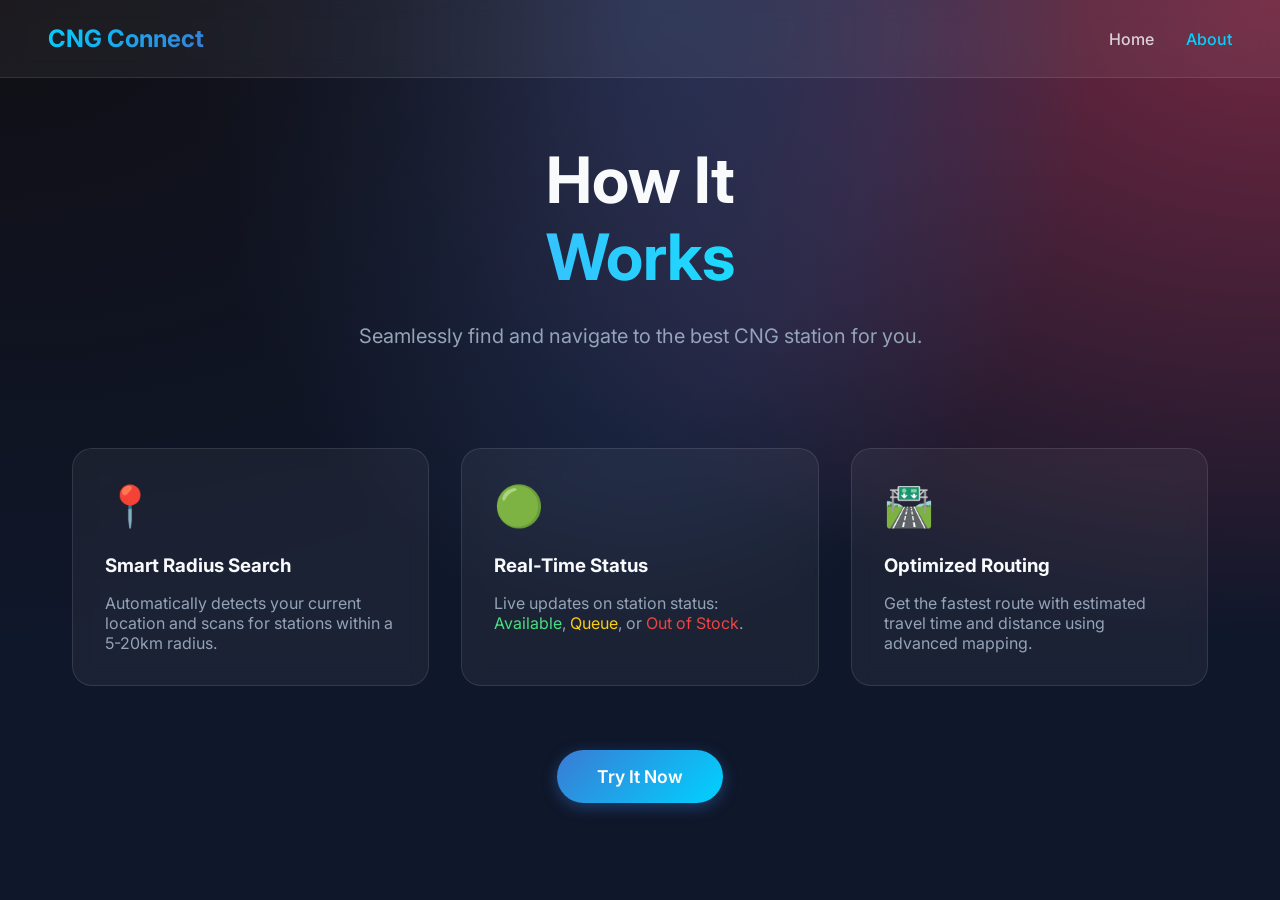
==== src/main/resources/static/how-it-works.html @ a425cfa7 "Feat: Add new landing page and frontend flow" ====
<!DOCTYPE html>
<html lang="en">

<head>
    <meta charset="UTF-8">
    <meta name="viewport" content="width=device-width, initial-scale=1.0">
    <title>How It Works - CNG Connect</title>
    <link rel="stylesheet" href="style.css">
    <link href="https://fonts.googleapis.com/css2?family=Inter:wght@400;600;700&display=swap" rel="stylesheet">
</head>

<body>
    <nav class="navbar">
        <a href="index.html" class="logo">CNG Connect</a>
        <div class="nav-links">
            <a href="index.html" class="nav-link">Home</a>
            <a href="how-it-works.html" class="nav-link" style="color: var(--primary-color); opacity: 1;">About</a>
        </div>
    </nav>

    <div class="container" style="justify-content: flex-start; padding-top: 0;">
        <div class="hero-content" style="margin-top: 4rem;">
            <h1>How It <span>Works</span></h1>
            <p class="subtitle" style="margin-bottom: 2rem;">Seamlessly find and navigate to the best CNG station for
                you.</p>
        </div>

        <div class="features-grid">
            <div class="feature-card">
                <div class="feature-icon">📍</div>
                <h3>Smart Radius Search</h3>
                <p style="color: #94a3b8; margin-top: 1rem;">Automatically detects your current location and scans for
                    stations within a 5-20km radius.</p>
            </div>

            <div class="feature-card">
                <div class="feature-icon">🟢</div>
                <h3>Real-Time Status</h3>
                <p style="color: #94a3b8; margin-top: 1rem;">Live updates on station status: <span
                        style="color: #4ade80">Available</span>, <span style="color: #facc15">Queue</span>, or <span
                        style="color: #ef4444">Out of Stock</span>.</p>
            </div>

            <div class="feature-card">
                <div class="feature-icon">🛣️</div>
                <h3>Optimized Routing</h3>
                <p style="color: #94a3b8; margin-top: 1rem;">Get the fastest route with estimated travel time and
                    distance using advanced mapping.</p>
            </div>
        </div>

        <div class="btn-group" style="margin-bottom: 4rem;">
            <a href="map.html" class="btn btn-primary">Try It Now</a>
        </div>
    </div>
</body>

</html>
---- src/main/resources/static/style.css ----
:root {
  --primary-color: #00d2ff;
  --secondary-color: #3a7bd5;
  --bg-dark: #0f172a;
  --text-light: #f8fafc;
  --glass-bg: rgba(255, 255, 255, 0.05);
  --glass-border: rgba(255, 255, 255, 0.1);
  --blur: 10px;
}

* {
  box-sizing: border-box;
  margin: 0;
  padding: 0;
  font-family: 'Inter', system-ui, -apple-system, sans-serif;
}

body {
  background: var(--bg-dark);
  background-image: 
    radial-gradient(at 0% 0%, hsla(253,16%,7%,1) 0, transparent 50%), 
    radial-gradient(at 50% 0%, hsla(225,39%,30%,1) 0, transparent 50%), 
    radial-gradient(at 100% 0%, hsla(339,49%,30%,1) 0, transparent 50%);
  color: var(--text-light);
  min-height: 100vh;
  display: flex;
  flex-direction: column;
  overflow-x: hidden;
}

/* Navbar */
.navbar {
  display: flex;
  justify-content: space-between;
  align-items: center;
  padding: 1.5rem 3rem;
  backdrop-filter: blur(var(--blur));
  background: var(--glass-bg);
  border-bottom: 1px solid var(--glass-border);
  position: sticky;
  top: 0;
  z-index: 1000;
}

.logo {
  font-size: 1.5rem;
  font-weight: 700;
  background: linear-gradient(135deg, var(--primary-color), var(--secondary-color));
  -webkit-background-clip: text;
  -webkit-text-fill-color: transparent;
  cursor: pointer;
  text-decoration: none;
}

.nav-links {
  display: flex;
  gap: 2rem;
}

.nav-link {
  color: var(--text-light);
  text-decoration: none;
  font-weight: 500;
  opacity: 0.8;
  transition: opacity 0.3s ease;
}

.nav-link:hover {
  opacity: 1;
  color: var(--primary-color);
}

/* Main Content */
.container {
  flex: 1;
  display: flex;
  flex-direction: column;
  justify-content: center;
  align-items: center;
  text-align: center;
  padding: 2rem;
}

.hero-content {
  max-width: 800px;
  animation: fadeIn 1s ease-out;
}

h1 {
  font-size: 4rem;
  margin-bottom: 1.5rem;
  line-height: 1.2;
}

h1 span {
  display: block;
  background: linear-gradient(to right, #4facfe 0%, #00f2fe 100%);
  -webkit-background-clip: text;
  -webkit-text-fill-color: transparent;
}

.subtitle {
  font-size: 1.25rem;
  color: #94a3b8;
  margin-bottom: 3rem;
  line-height: 1.6;
}

/* Buttons */
.btn-group {
  display: flex;
  gap: 1.5rem;
  justify-content: center;
  flex-wrap: wrap;
}

.btn {
  padding: 1rem 2.5rem;
  border-radius: 50px;
  font-weight: 600;
  text-decoration: none;
  transition: all 0.3s ease;
  font-size: 1.1rem;
  cursor: pointer;
}

.btn-primary {
  background: linear-gradient(135deg, var(--secondary-color), var(--primary-color));
  color: white;
  box-shadow: 0 4px 15px rgba(58, 123, 213, 0.4);
}

.btn-primary:hover {
  transform: translateY(-3px);
  box-shadow: 0 8px 25px rgba(58, 123, 213, 0.6);
}

.btn-secondary {
  background: var(--glass-bg);
  border: 1px solid var(--glass-border);
  color: var(--text-light);
  backdrop-filter: blur(5px);
}

.btn-secondary:hover {
  background: rgba(255, 255, 255, 0.1);
  transform: translateY(-3px);
}

/* Features Section (for How It Works) */
.features-grid {
  display: grid;
  grid-template-columns: repeat(auto-fit, minmax(300px, 1fr));
  gap: 2rem;
  padding: 4rem 2rem;
  max-width: 1200px;
  width: 100%;
}

.feature-card {
  background: var(--glass-bg);
  border: 1px solid var(--glass-border);
  padding: 2rem;
  border-radius: 20px;
  backdrop-filter: blur(var(--blur));
  transition: transform 0.3s ease;
  text-align: left;
}

.feature-card:hover {
  transform: translateY(-10px);
  border-color: var(--primary-color);
}

.feature-icon {
  font-size: 2.5rem;
  margin-bottom: 1.5rem;
  color: var(--primary-color);
}

/* Utilities */
.hidden {
  display: none;
}

@keyframes fadeIn {
  from { opacity: 0; transform: translateY(20px); }
  to { opacity: 1; transform: translateY(0); }
}

/* Responsive */
@media (max-width: 768px) {
  h1 { font-size: 2.5rem; }
  .navbar { padding: 1rem; }
  .btn-group { flex-direction: column; width: 100%; }
  .btn { width: 100%; }
}
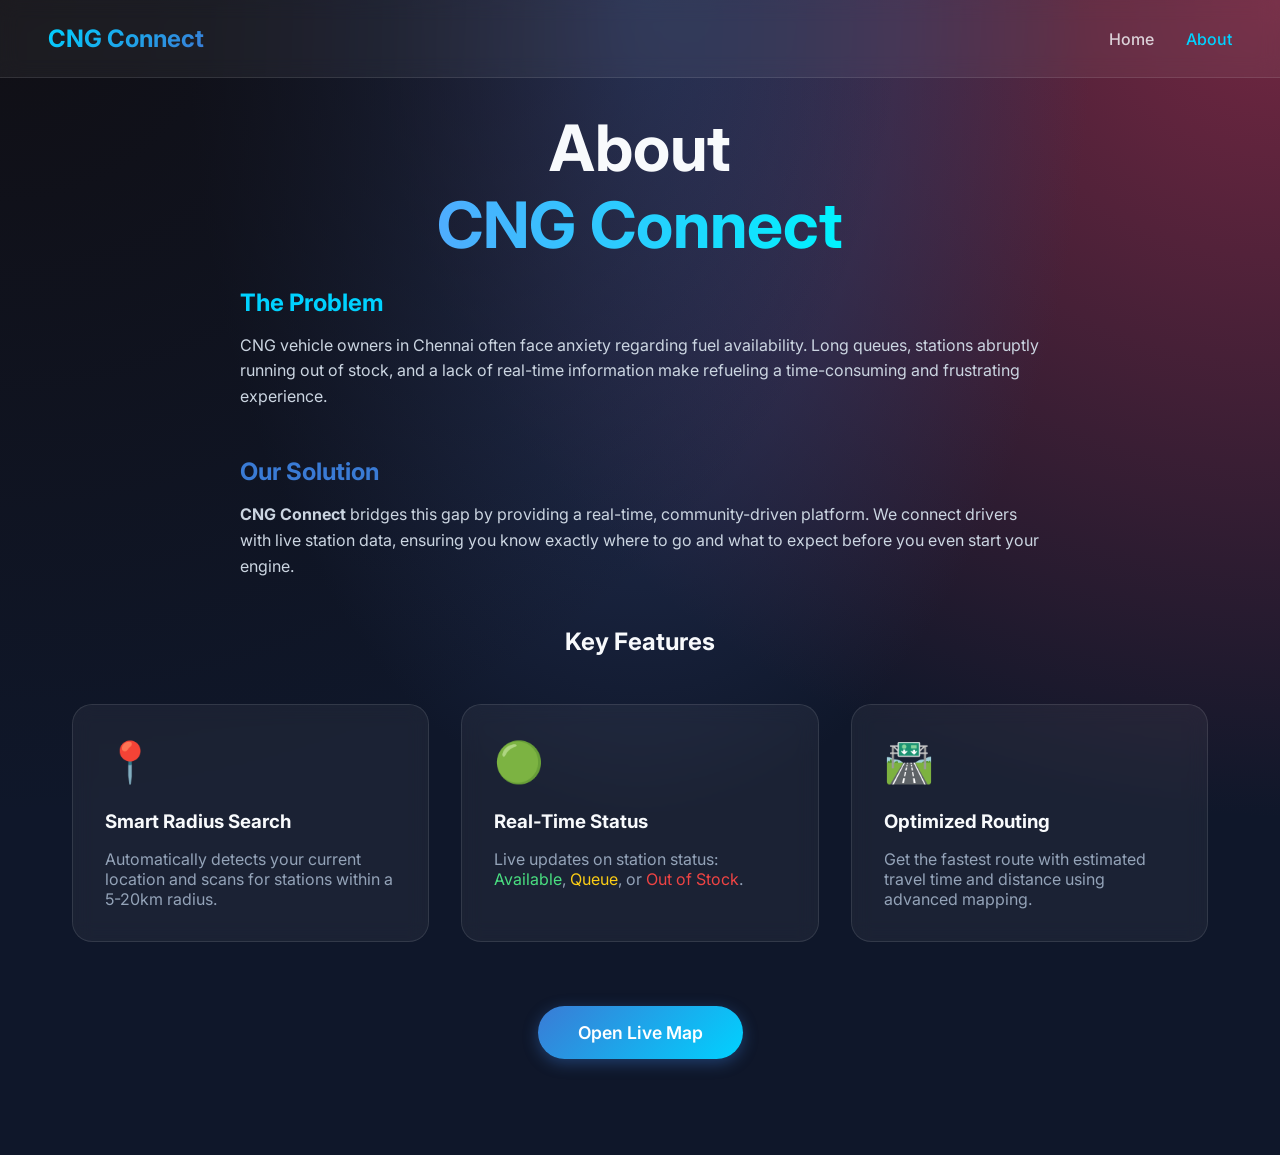
==== commit b4ae570c: "Update frontend files: landing page, login, and map views" ====
--- a/src/main/resources/static/how-it-works.html
+++ b/src/main/resources/static/how-it-works.html
@@ -4,7 +4,7 @@
 <head>
     <meta charset="UTF-8">
     <meta name="viewport" content="width=device-width, initial-scale=1.0">
-    <title>How It Works - CNG Connect</title>
+    <title>About - CNG Connect</title>
     <link rel="stylesheet" href="style.css">
     <link href="https://fonts.googleapis.com/css2?family=Inter:wght@400;600;700&display=swap" rel="stylesheet">
 </head>
@@ -19,13 +19,33 @@
     </nav>
 
     <div class="container" style="justify-content: flex-start; padding-top: 0;">
-        <div class="hero-content" style="margin-top: 4rem;">
-            <h1>How It <span>Works</span></h1>
-            <p class="subtitle" style="margin-bottom: 2rem;">Seamlessly find and navigate to the best CNG station for
-                you.</p>
+        <div class="hero-content" style="margin-top: 2rem;">
+            <h1>About <span>CNG Connect</span></h1>
         </div>
 
-        <div class="features-grid">
+        <!-- Problem Section -->
+        <div style="max-width: 800px; text-align: left; margin-bottom: 3rem;">
+            <h2 style="color: var(--primary-color); margin-bottom: 1rem;">The Problem</h2>
+            <p style="color: #cbd5e1; line-height: 1.6;">
+                CNG vehicle owners in Chennai often face anxiety regarding fuel availability.
+                Long queues, stations abruptly running out of stock, and a lack of real-time information
+                make refueling a time-consuming and frustrating experience.
+            </p>
+        </div>
+
+        <!-- Solution Section -->
+        <div style="max-width: 800px; text-align: left; margin-bottom: 3rem;">
+            <h2 style="color: var(--secondary-color); margin-bottom: 1rem;">Our Solution</h2>
+            <p style="color: #cbd5e1; line-height: 1.6;">
+                <strong>CNG Connect</strong> bridges this gap by providing a real-time, community-driven platform.
+                We connect drivers with live station data, ensuring you know exactly where to go
+                and what to expect before you even start your engine.
+            </p>
+        </div>
+
+        <h2 style="margin-bottom: 2rem;">Key Features</h2>
+
+        <div class="features-grid" style="padding-top: 1rem;">
             <div class="feature-card">
                 <div class="feature-icon">📍</div>
                 <h3>Smart Radius Search</h3>
@@ -50,7 +70,7 @@
         </div>
 
         <div class="btn-group" style="margin-bottom: 4rem;">
-            <a href="map.html" class="btn btn-primary">Try It Now</a>
+            <a href="login.html" class="btn btn-primary">Open Live Map</a>
         </div>
     </div>
 </body>
--- a/src/main/resources/static/style.css
+++ b/src/main/resources/static/style.css
@@ -17,10 +17,10 @@
 
 body {
   background: var(--bg-dark);
-  background-image: 
-    radial-gradient(at 0% 0%, hsla(253,16%,7%,1) 0, transparent 50%), 
-    radial-gradient(at 50% 0%, hsla(225,39%,30%,1) 0, transparent 50%), 
-    radial-gradient(at 100% 0%, hsla(339,49%,30%,1) 0, transparent 50%);
+  background-image:
+    radial-gradient(at 0% 0%, hsla(253, 16%, 7%, 1) 0, transparent 50%),
+    radial-gradient(at 50% 0%, hsla(225, 39%, 30%, 1) 0, transparent 50%),
+    radial-gradient(at 100% 0%, hsla(339, 49%, 30%, 1) 0, transparent 50%);
   color: var(--text-light);
   min-height: 100vh;
   display: flex;
@@ -46,6 +46,7 @@
   font-size: 1.5rem;
   font-weight: 700;
   background: linear-gradient(135deg, var(--primary-color), var(--secondary-color));
+  background-clip: text;
   -webkit-background-clip: text;
   -webkit-text-fill-color: transparent;
   cursor: pointer;
@@ -95,6 +96,7 @@
 h1 span {
   display: block;
   background: linear-gradient(to right, #4facfe 0%, #00f2fe 100%);
+  background-clip: text;
   -webkit-background-clip: text;
   -webkit-text-fill-color: transparent;
 }
@@ -184,14 +186,118 @@
 }
 
 @keyframes fadeIn {
-  from { opacity: 0; transform: translateY(20px); }
-  to { opacity: 1; transform: translateY(0); }
+  from {
+    opacity: 0;
+    transform: translateY(20px);
+  }
+
+  to {
+    opacity: 1;
+    transform: translateY(0);
+  }
 }
 
 /* Responsive */
 @media (max-width: 768px) {
-  h1 { font-size: 2.5rem; }
-  .navbar { padding: 1rem; }
-  .btn-group { flex-direction: column; width: 100%; }
-  .btn { width: 100%; }
-}
+  h1 {
+    font-size: 2.5rem;
+  }
+
+  .navbar {
+    padding: 1rem;
+  }
+
+  .btn-group {
+    flex-direction: column;
+    width: 100%;
+  }
+
+  .btn {
+    width: 100%;
+  }
+}
+
+/* Login Page Styles */
+.login-card {
+  background: var(--glass-bg);
+  border: 1px solid var(--glass-border);
+  padding: 3rem;
+  border-radius: 20px;
+  backdrop-filter: blur(var(--blur));
+  max-width: 450px;
+  width: 90%;
+  text-align: center;
+}
+
+.login-card h2 {
+  margin-bottom: 2rem;
+  font-size: 1.8rem;
+}
+
+.access-option {
+  margin-bottom: 1.5rem;
+}
+
+.access-option h3 {
+  font-size: 1.2rem;
+  margin-bottom: 0.5rem;
+  color: var(--primary-color);
+}
+
+.access-option p {
+  color: #94a3b8;
+  margin-bottom: 1rem;
+  font-size: 0.9rem;
+}
+
+.full-width {
+  width: 100%;
+}
+
+.divider {
+  margin: 2rem 0;
+  color: #64748b;
+  position: relative;
+  font-size: 0.9rem;
+}
+
+.divider::before,
+.divider::after {
+  content: "";
+  position: absolute;
+  top: 50%;
+  width: 40%;
+  height: 1px;
+  background: #334155;
+}
+
+.divider::before {
+  left: 0;
+}
+
+.divider::after {
+  right: 0;
+}
+
+.login-form input {
+  width: 100%;
+  padding: 1rem;
+  margin-bottom: 1rem;
+  border-radius: 10px;
+  border: 1px solid var(--glass-border);
+  background: rgba(15, 23, 42, 0.6);
+  color: white;
+  font-size: 1rem;
+}
+
+.login-form input:focus {
+  outline: none;
+  border-color: var(--primary-color);
+}
+
+.error-msg {
+  color: #ef4444;
+  margin-top: 0.5rem;
+  font-size: 0.9rem;
+  display: none;
+}
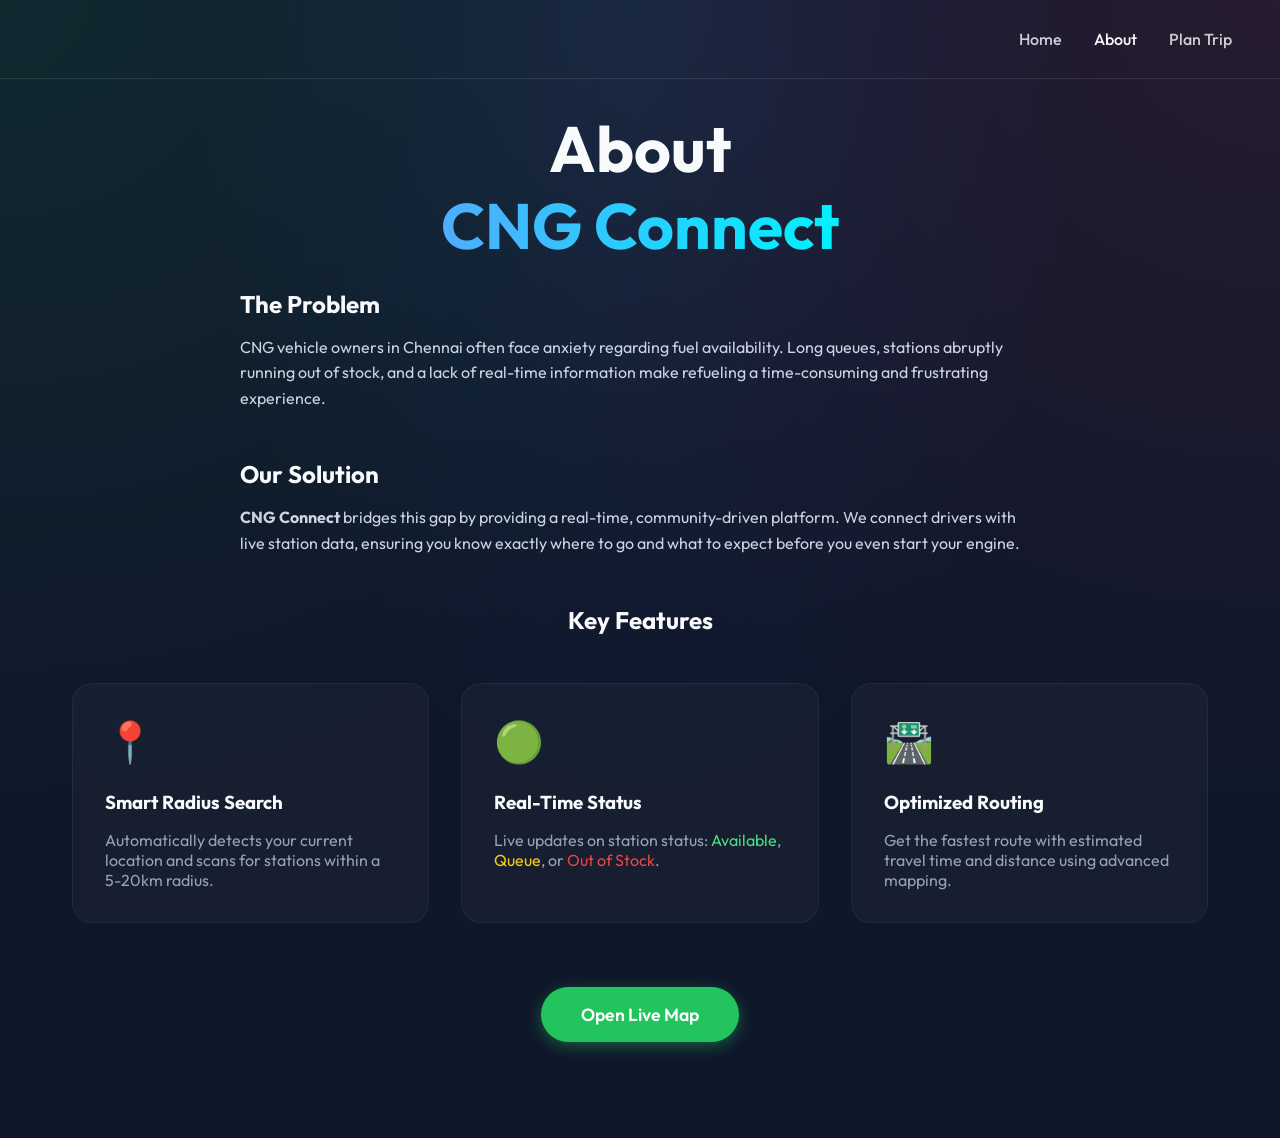
==== commit edcc04f5: "Enhance landing page with multilingual support, admin verification system, and live showcase" ====
--- a/src/main/resources/static/how-it-works.html
+++ b/src/main/resources/static/how-it-works.html
@@ -4,9 +4,8 @@
 <head>
     <meta charset="UTF-8">
     <meta name="viewport" content="width=device-width, initial-scale=1.0">
-    <title>About - CNG Connect</title>
+    <link href="https://fonts.googleapis.com/css2?family=Outfit:wght@300;400;600;700&display=swap" rel="stylesheet">
     <link rel="stylesheet" href="style.css">
-    <link href="https://fonts.googleapis.com/css2?family=Inter:wght@400;600;700&display=swap" rel="stylesheet">
 </head>
 
 <body>
@@ -15,6 +14,7 @@
         <div class="nav-links">
             <a href="index.html" class="nav-link">Home</a>
             <a href="how-it-works.html" class="nav-link" style="color: var(--primary-color); opacity: 1;">About</a>
+            <a href="plan-trip.html" class="nav-link">Plan Trip</a>
         </div>
     </nav>
 
--- a/src/main/resources/static/style.css
+++ b/src/main/resources/static/style.css
@@ -1,27 +1,28 @@
 :root {
-  --primary-color: #00d2ff;
-  --secondary-color: #3a7bd5;
-  --bg-dark: #0f172a;
-  --text-light: #f8fafc;
-  --glass-bg: rgba(255, 255, 255, 0.05);
+  --primary: hsl(142, 71%, 45%);
+  --primary-dark: hsl(142, 71%, 35%);
+  --secondary: hsl(210, 100%, 50%);
+  --dark: #0f172a;
+  --light: #f8fafc;
+  --glass: rgba(255, 255, 255, 0.05);
   --glass-border: rgba(255, 255, 255, 0.1);
-  --blur: 10px;
+  --shadow: 0 20px 25px -5px rgba(0, 0, 0, 0.1), 0 10px 10px -5px rgba(0, 0, 0, 0.04);
 }
 
 * {
   box-sizing: border-box;
   margin: 0;
   padding: 0;
-  font-family: 'Inter', system-ui, -apple-system, sans-serif;
+  font-family: 'Outfit', sans-serif;
 }
 
 body {
-  background: var(--bg-dark);
+  background: #0f172a;
   background-image:
-    radial-gradient(at 0% 0%, hsla(253, 16%, 7%, 1) 0, transparent 50%),
-    radial-gradient(at 50% 0%, hsla(225, 39%, 30%, 1) 0, transparent 50%),
-    radial-gradient(at 100% 0%, hsla(339, 49%, 30%, 1) 0, transparent 50%);
-  color: var(--text-light);
+    radial-gradient(at 0% 0%, rgba(34, 197, 94, 0.1) 0, transparent 50%),
+    radial-gradient(at 50% 0%, rgba(59, 130, 246, 0.1) 0, transparent 50%),
+    radial-gradient(at 100% 0%, rgba(244, 63, 94, 0.1) 0, transparent 50%);
+  color: var(--light);
   min-height: 100vh;
   display: flex;
   flex-direction: column;
@@ -127,20 +128,20 @@
 }
 
 .btn-primary {
-  background: linear-gradient(135deg, var(--secondary-color), var(--primary-color));
+  background: var(--primary);
   color: white;
-  box-shadow: 0 4px 15px rgba(58, 123, 213, 0.4);
+  box-shadow: 0 4px 15px rgba(34, 197, 94, 0.4);
 }
 
 .btn-primary:hover {
   transform: translateY(-3px);
-  box-shadow: 0 8px 25px rgba(58, 123, 213, 0.6);
+  box-shadow: 0 8px 25px rgba(34, 197, 94, 0.6);
 }
 
 .btn-secondary {
-  background: var(--glass-bg);
-  border: 1px solid var(--glass-border);
-  color: var(--text-light);
+  background: rgba(255, 255, 255, 0.05);
+  border: 1px solid rgba(255, 255, 255, 0.1);
+  color: var(--light);
   backdrop-filter: blur(5px);
 }
 
@@ -160,24 +161,231 @@
 }
 
 .feature-card {
-  background: var(--glass-bg);
-  border: 1px solid var(--glass-border);
+  background: rgba(255, 255, 255, 0.03);
+  border: 1px solid rgba(255, 255, 255, 0.05);
   padding: 2rem;
   border-radius: 20px;
-  backdrop-filter: blur(var(--blur));
+  backdrop-filter: blur(10px);
   transition: transform 0.3s ease;
   text-align: left;
 }
 
 .feature-card:hover {
   transform: translateY(-10px);
-  border-color: var(--primary-color);
+  border-color: var(--primary);
 }
 
 .feature-icon {
   font-size: 2.5rem;
   margin-bottom: 1.5rem;
-  color: var(--primary-color);
+  color: var(--primary);
+}
+
+/* Landing Page Sections */
+.hero {
+  text-align: center;
+  padding-top: 100px;
+}
+
+.badge {
+  display: inline-block;
+  padding: 0.5rem 1rem;
+  background: rgba(34, 197, 94, 0.1);
+  color: var(--primary);
+  border-radius: 50px;
+  font-size: 0.8rem;
+  font-weight: 700;
+  margin-bottom: 2rem;
+  letter-spacing: 1px;
+}
+
+.scroll-down {
+  position: absolute;
+  bottom: 30px;
+  left: 50%;
+  transform: translateX(-50%);
+  font-size: 2rem;
+  color: var(--primary);
+  cursor: pointer;
+  animation: bounce 2s infinite;
+}
+
+@keyframes bounce {
+
+  0%,
+  20%,
+  50%,
+  80%,
+  100% {
+    transform: translateX(-50%) translateY(0);
+  }
+
+  40% {
+    transform: translateX(-50%) translateY(-10px);
+  }
+
+  60% {
+    transform: translateX(-50%) translateY(-5px);
+  }
+}
+
+/* Stats Bar */
+.stats-bar {
+  display: flex;
+  justify-content: space-around;
+  padding: 4rem 2rem;
+  background: rgba(255, 255, 255, 0.02);
+  border-top: 1px solid var(--glass-border);
+  border-bottom: 1px solid var(--glass-border);
+  backdrop-filter: blur(10px);
+}
+
+.stat-item {
+  text-align: center;
+}
+
+.stat-num {
+  display: block;
+  font-size: 2.5rem;
+  font-weight: 800;
+  color: var(--primary);
+  margin-bottom: 0.5rem;
+}
+
+/* Section Titles */
+.section-title {
+  text-align: center;
+  margin-bottom: 4rem;
+}
+
+.section-title h2 {
+  font-size: 3rem;
+  margin-bottom: 1rem;
+}
+
+.section-title h2 span {
+  color: var(--primary);
+}
+
+/* Fleet CTA */
+.fleet-cta {
+  display: grid;
+  grid-template-columns: 1.2fr 1fr;
+  gap: 4rem;
+  align-items: center;
+  background: linear-gradient(135deg, rgba(30, 41, 59, 0.8), rgba(15, 23, 42, 0.8));
+  padding: 4rem;
+  border-radius: 40px;
+  border: 1px solid var(--glass-border);
+  box-shadow: var(--shadow);
+}
+
+.fleet-content h2 {
+  font-size: 2.5rem;
+  margin-bottom: 1.5rem;
+}
+
+.fleet-content p {
+  font-size: 1.1rem;
+  color: #94a3b8;
+  margin-bottom: 2.5rem;
+  line-height: 1.6;
+}
+
+.fleet-mockup {
+  display: flex;
+  flex-direction: column;
+  gap: 1.5rem;
+}
+
+.mockup-card {
+  background: var(--glass);
+  padding: 1.5rem;
+  border-radius: 15px;
+  border-left: 4px solid var(--primary);
+  font-weight: 600;
+  backdrop-filter: blur(10px);
+}
+
+/* Footer */
+.footer {
+  background: #070b14;
+  padding: 100px 3rem 50px;
+  border-top: 1px solid var(--glass-border);
+}
+
+.footer-grid {
+  display: grid;
+  grid-template-columns: 1.5fr repeat(3, 1fr);
+  gap: 4rem;
+  max-width: 1200px;
+  margin: 0 auto;
+}
+
+.footer-brand p {
+  color: #64748b;
+  margin-top: 1.5rem;
+  line-height: 1.6;
+}
+
+.footer-nav h4 {
+  margin-bottom: 2rem;
+  font-size: 1.1rem;
+  color: var(--light);
+}
+
+.footer-nav a {
+  display: block;
+  color: #94a3b8;
+  text-decoration: none;
+  margin-bottom: 1rem;
+  transition: color 0.3s;
+}
+
+.footer-nav a:hover {
+  color: var(--primary);
+}
+
+.footer-bottom {
+  text-align: center;
+  margin-top: 80px;
+  padding-top: 30px;
+  border-top: 1px solid var(--glass-border);
+  color: #475569;
+  font-size: 0.9rem;
+}
+
+/* Responsive */
+@media (max-width: 968px) {
+  .footer-grid {
+    grid-template-columns: 1fr 1fr;
+  }
+
+  .fleet-cta {
+    grid-template-columns: 1fr;
+  }
+}
+
+@media (max-width: 768px) {
+  h1 {
+    font-size: 2.5rem;
+  }
+
+  .stats-bar {
+    flex-direction: column;
+    gap: 3rem;
+  }
+
+  .footer-grid {
+    grid-template-columns: 1fr;
+    gap: 3rem;
+  }
+
+  .nav-links {
+    display: none;
+  }
+
+  /* Could add a mobile menu later */
 }
 
 /* Utilities */
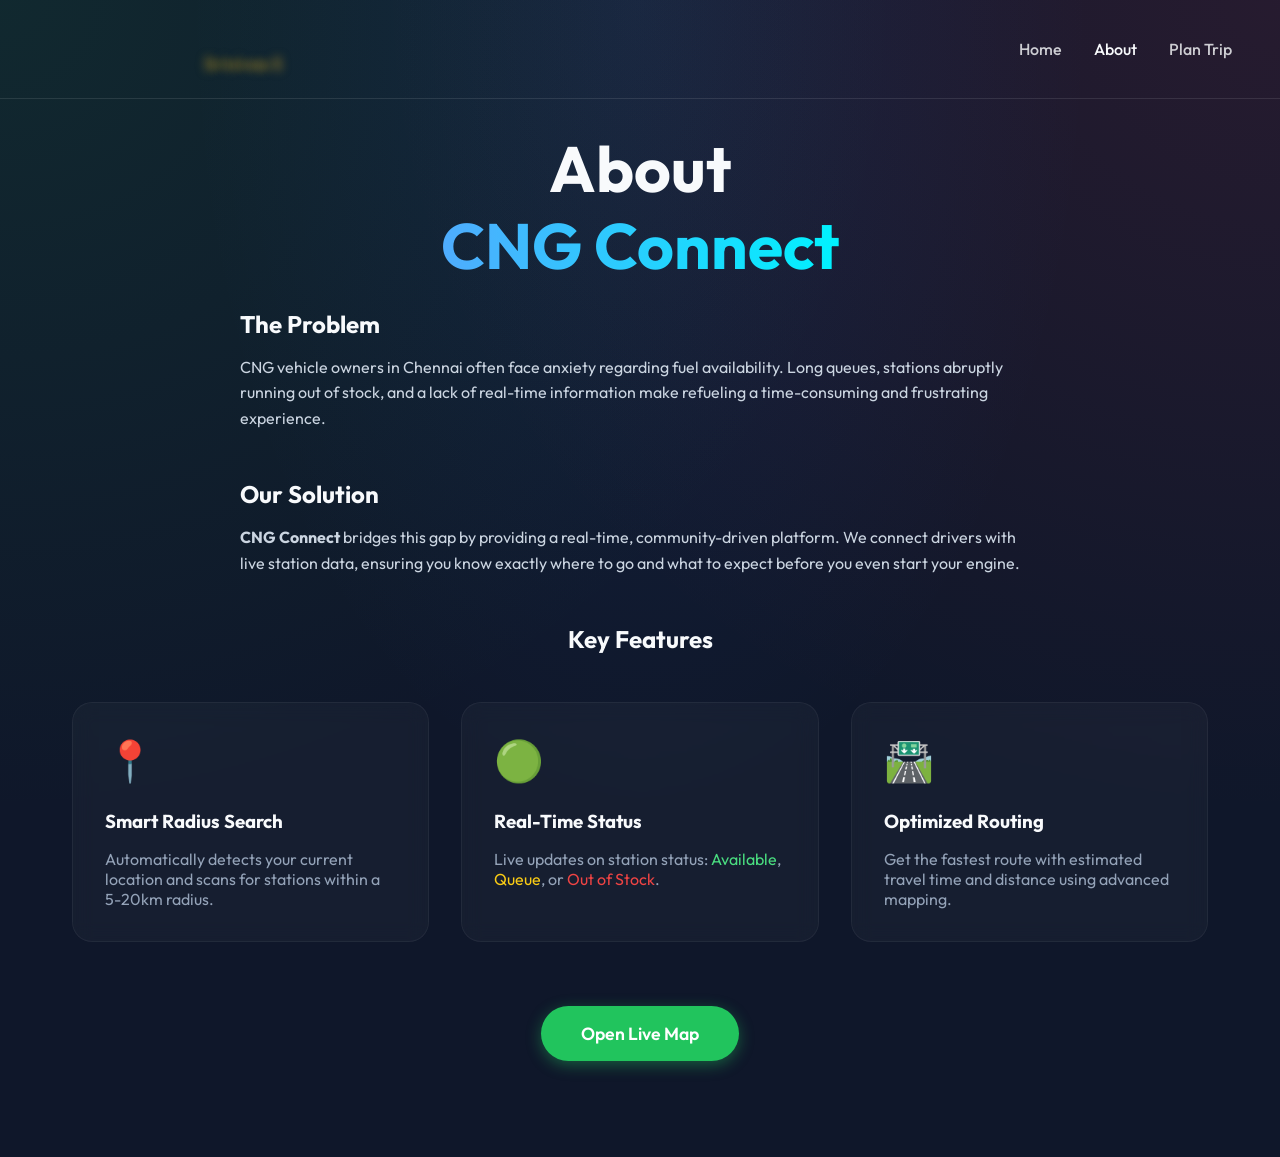
==== commit 91bb50ff: "UI: Add full Designed and Developed by to headers" ====
--- a/src/main/resources/static/how-it-works.html
+++ b/src/main/resources/static/how-it-works.html
@@ -10,7 +10,10 @@
 
 <body>
     <nav class="navbar">
-        <a href="index.html" class="logo">CNG Connect</a>
+        <a href="index.html" class="logo" style="display: flex; flex-direction: column; line-height: 1.2;">
+            <span>CNG Connect</span>
+            <span style="font-size: 0.85rem; color: #cbd5e1; font-weight: 500; font-family: 'Outfit', sans-serif;">Designed & Developed by <b style="color: #fbbf24; font-size: 1.1rem; text-shadow: 0 0 10px rgba(251, 191, 36, 0.5);">Srinivas S</b></span>
+        </a>
         <div class="nav-links">
             <a href="index.html" class="nav-link">Home</a>
             <a href="how-it-works.html" class="nav-link" style="color: var(--primary-color); opacity: 1;">About</a>
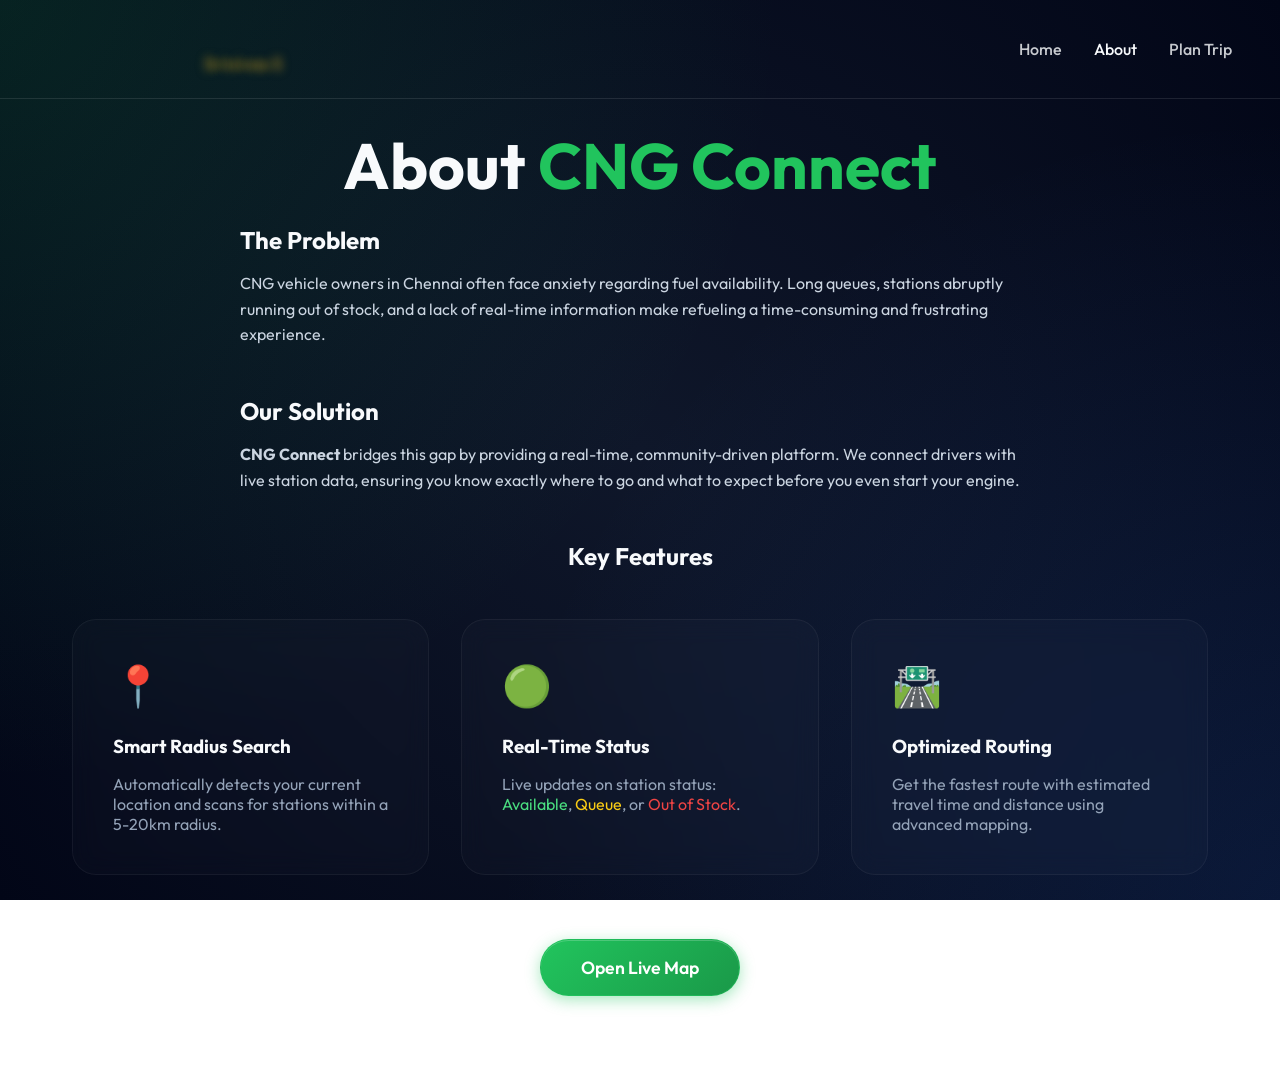
==== commit fce862d7: "feat: Add premium aesthetics, health keep-awake service, resolve secret leaks, and update custom log" ====
--- a/src/main/resources/static/how-it-works.html
+++ b/src/main/resources/static/how-it-works.html
@@ -78,4 +78,4 @@
     </div>
 </body>
 
-</html>+</html>
--- a/src/main/resources/static/style.css
+++ b/src/main/resources/static/style.css
@@ -17,11 +17,10 @@
 }
 
 body {
-  background: #0f172a;
-  background-image:
-    radial-gradient(at 0% 0%, rgba(34, 197, 94, 0.1) 0, transparent 50%),
-    radial-gradient(at 50% 0%, rgba(59, 130, 246, 0.1) 0, transparent 50%),
-    radial-gradient(at 100% 0%, rgba(244, 63, 94, 0.1) 0, transparent 50%);
+  background: radial-gradient(circle at top left, rgba(34, 197, 94, 0.15) 0%, transparent 50%),
+              radial-gradient(circle at bottom right, rgba(59, 130, 246, 0.15) 0%, transparent 50%),
+              radial-gradient(circle at center, rgba(15, 23, 42, 1) 0%, #020617 100%);
+  background-attachment: fixed;
   color: var(--light);
   min-height: 100vh;
   display: flex;
@@ -91,15 +90,13 @@
 h1 {
   font-size: 4rem;
   margin-bottom: 1.5rem;
-  line-height: 1.2;
+  line-height: 1.1;
+  white-space: pre-wrap;
 }
 
 h1 span {
-  display: block;
-  background: linear-gradient(to right, #4facfe 0%, #00f2fe 100%);
-  background-clip: text;
-  -webkit-background-clip: text;
-  -webkit-text-fill-color: transparent;
+  display: inline-block;
+  color: var(--primary);
 }
 
 .subtitle {
@@ -128,14 +125,16 @@
 }
 
 .btn-primary {
-  background: var(--primary);
+  background: linear-gradient(135deg, var(--primary), var(--primary-dark));
   color: white;
-  box-shadow: 0 4px 15px rgba(34, 197, 94, 0.4);
+  box-shadow: 0 4px 15px rgba(34, 197, 94, 0.4), inset 0 1px 0 rgba(255, 255, 255, 0.2);
+  border: 1px solid rgba(34, 197, 94, 0.5);
 }
 
 .btn-primary:hover {
-  transform: translateY(-3px);
-  box-shadow: 0 8px 25px rgba(34, 197, 94, 0.6);
+  transform: translateY(-3px) scale(1.02);
+  box-shadow: 0 8px 25px rgba(34, 197, 94, 0.6), inset 0 1px 0 rgba(255, 255, 255, 0.3);
+  background: linear-gradient(135deg, hsl(142, 71%, 50%), var(--primary));
 }
 
 .btn-secondary {
@@ -161,18 +160,37 @@
 }
 
 .feature-card {
-  background: rgba(255, 255, 255, 0.03);
+  background: rgba(255, 255, 255, 0.02);
   border: 1px solid rgba(255, 255, 255, 0.05);
-  padding: 2rem;
-  border-radius: 20px;
-  backdrop-filter: blur(10px);
-  transition: transform 0.3s ease;
+  padding: 2.5rem;
+  border-radius: 24px;
+  backdrop-filter: blur(12px);
+  -webkit-backdrop-filter: blur(12px);
+  transition: all 0.4s cubic-bezier(0.175, 0.885, 0.32, 1.275);
   text-align: left;
+  position: relative;
+  overflow: hidden;
+}
+
+.feature-card::before {
+  content: '';
+  position: absolute;
+  top: 0; left: -100%;
+  width: 50%; height: 100%;
+  background: linear-gradient(to right, transparent, rgba(255,255,255,0.05), transparent);
+  transform: skewX(-25deg);
+  transition: 0.5s;
 }
 
 .feature-card:hover {
-  transform: translateY(-10px);
-  border-color: var(--primary);
+  transform: translateY(-12px);
+  border-color: rgba(34, 197, 94, 0.4);
+  background: rgba(34, 197, 94, 0.05);
+  box-shadow: 0 20px 40px -10px rgba(34, 197, 94, 0.15);
+}
+
+.feature-card:hover::before {
+  left: 150%;
 }
 
 .feature-icon {
@@ -299,12 +317,23 @@
 }
 
 .mockup-card {
-  background: var(--glass);
+  background: rgba(15, 23, 42, 0.6);
   padding: 1.5rem;
-  border-radius: 15px;
+  border-radius: 20px;
   border-left: 4px solid var(--primary);
+  border-right: 1px solid rgba(255, 255, 255, 0.05);
+  border-top: 1px solid rgba(255, 255, 255, 0.05);
+  border-bottom: 1px solid rgba(255, 255, 255, 0.05);
   font-weight: 600;
-  backdrop-filter: blur(10px);
+  backdrop-filter: blur(16px);
+  -webkit-backdrop-filter: blur(16px);
+  box-shadow: 0 10px 30px rgba(0, 0, 0, 0.2);
+  transition: 0.3s;
+}
+
+.mockup-card:hover {
+  transform: translateY(-5px);
+  box-shadow: 0 15px 35px rgba(0, 0, 0, 0.4), inset 0 0 20px rgba(34, 197, 94, 0.05);
 }
 
 /* Footer */
@@ -382,10 +411,32 @@
   }
 
   .nav-links {
-    display: none;
-  }
-
-  /* Could add a mobile menu later */
+    position: fixed;
+    top: 0;
+    right: -100%;
+    width: 80%;
+    height: 100vh;
+    background: #0f172a;
+    flex-direction: column;
+    justify-content: center;
+    align-items: center;
+    transition: 0.4s ease;
+    z-index: 2000;
+    box-shadow: -10px 0 30px rgba(0,0,0,0.5);
+    display: flex;
+  }
+
+  .nav-links.active {
+    right: 0;
+  }
+
+  .mobile-menu-btn {
+    display: block !important;
+    font-size: 1.5rem;
+    color: white;
+    cursor: pointer;
+    z-index: 2100;
+  }
 }
 
 /* Utilities */
@@ -409,19 +460,32 @@
 @media (max-width: 768px) {
   h1 {
     font-size: 2.5rem;
+    padding: 0 10px;
   }
 
   .navbar {
-    padding: 1rem;
+    padding: 1rem 1.5rem;
   }
 
   .btn-group {
     flex-direction: column;
     width: 100%;
+    gap: 1rem;
   }
 
   .btn {
     width: 100%;
+    padding: 0.8rem 1.5rem;
+    font-size: 1rem;
+  }
+
+  .hero {
+    padding-top: 60px;
+    min-height: auto !important;
+  }
+
+  .container {
+    padding: 1rem;
   }
 }
 
